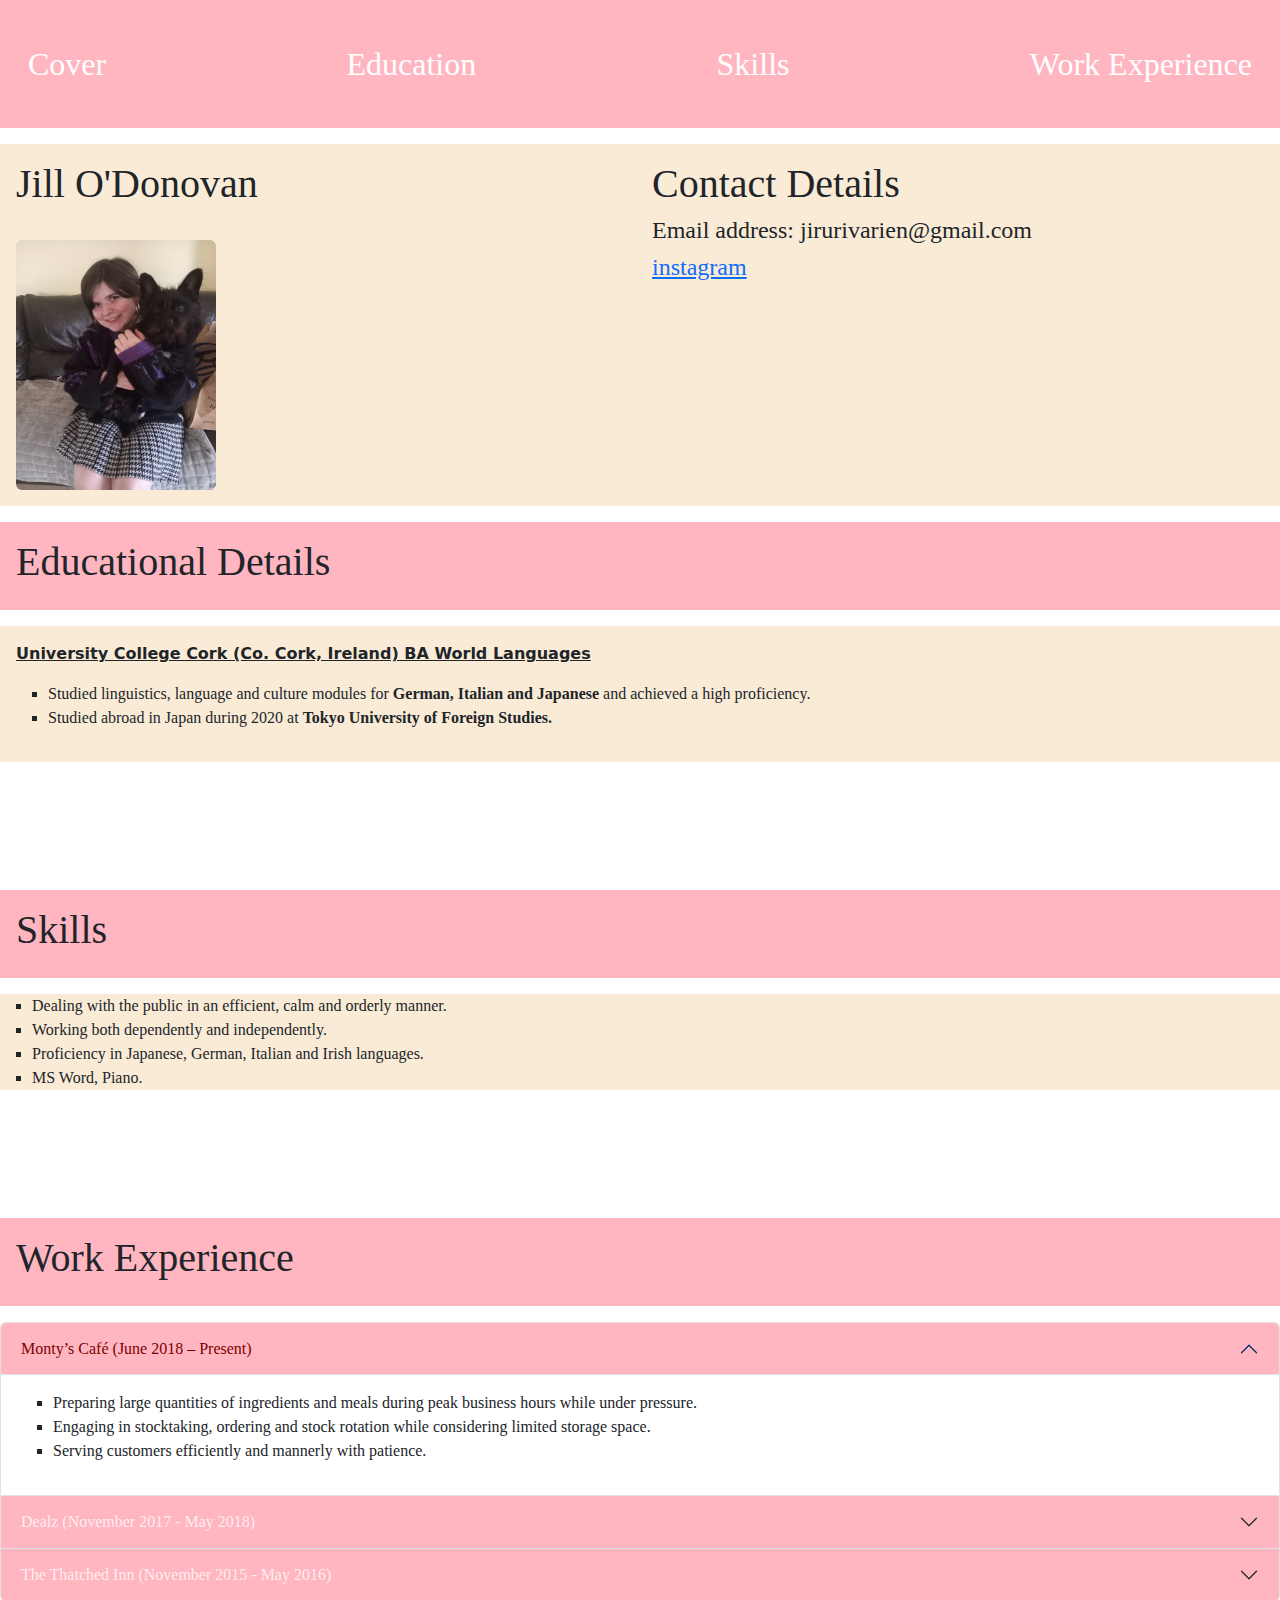
==== bootstrap/bootstrap.html @ 0f4e2ae3 "Bootstrap Update" ====
<!DOCTYPE html>
<html>
	<head>
		<meta charset="utf-8">
		<meta name="viewport" content="width=device-width, initial-scale=1">
		<title>CV</title>
		<link rel="stylesheet" href="style/style.css">
		<link href="https://cdn.jsdelivr.net/npm/bootstrap@5.3.3/dist/css/bootstrap.min.css" rel="stylesheet" integrity="sha384-QWTKZyjpPEjISv5WaRU9OFeRpok6YctnYmDr5pNlyT2bRjXh0JMhjY6hW+ALEwIH" crossorigin="anonymous">
	</head>

	<body>

		<nav class="navbar navbar-custom navbar-text navbar-expand-lg">
			<div class="container-fluid">
			  <a class="navbar-text nav-link active p-3 my-3" href="#cover">Cover</a>
			  <a class="navbar-text nav-link active p-3 my-3" href="#education">Education</a>
			  <a class="navbar-text nav-link active p-3 my-3" href="#skills">Skills</a>
			  <a class="navbar-text nav-link active p-3 my-3" href="#work">Work Experience</a>
			  <button class="navbar-toggler" type="button" data-bs-toggle="collapse" data-bs-target="#navbarNavAltMarkup" aria-controls="navbarNavAltMarkup" aria-expanded="false" aria-label="Toggle navigation">
				<span class="navbar-toggler-icon"></span>
			  </button>
			</div>
		</nav>

        	<div class="container-2 p-3 my-3" id="cover">
				<div class="row">
            		<div class="col-6"><h1>Jill O'Donovan</h1>
						<br><div><img src="../images/buppy.jpg" class="rounded" alt="Kevin the buppy"></div>
					</div>	

					<div class="col-6"><h1>Contact Details</h1>
						<h4>Email address: jirurivarien@gmail.com</h4>
						<h4><a href="https://www.instagram.com/jillodonovan/">instagram</a></h4>
					</div>
				</div>
			</div>


		<div class="container-1 p-3 my-3" id="education">
            <h1>Educational Details</h1>
		</div>
		<div class="container-2 p-3 my-3">
                <p class="bold">University College Cork (Co. Cork, Ireland) BA World Languages</p>
                        <ul style="list-style-type: square;">
                            <li>Studied linguistics, language and culture modules for <span class="sub-bold">German, Italian and Japanese</span> and achieved a high proficiency.</li>
                            <li>Studied abroad in Japan during 2020 at <span class="sub-bold">Tokyo University of Foreign Studies.</span></li>
                        </ul>
       </div>

		<br>
		<br>
		<br>
		<br>

		<div class="container-1 p-3 my-3" id="skills">
            <h1>Skills</h1>
        </div>
        <div>
			<ul class="container-2" style="list-style-type:square;">
				<li>Dealing with the public in an efficient, calm and orderly manner.</li>
				<li>Working both dependently and independently.</li>
				<li>Proficiency in Japanese, German, Italian and Irish languages.</li>
				<li>MS Word, Piano.</li>
			</ul>
        </div>

		<br>
		<br>
		<br>
		<br>

		<div class="container-1 p-3 my-3">
            <h1 id="work">Work Experience</h1>
		</div>

		<div class="accordion" id="accordionPanelsStayOpenExample">
			<div class="accordion-item">
			  <h2 class="accordion-header">
				<button class="custom-button accordion-button" type="button" data-bs-toggle="collapse" data-bs-target="#panelsStayOpen-collapseOne" aria-expanded="true" aria-controls="panelsStayOpen-collapseOne">
					Monty’s Café (June 2018 – Present)
				</button>
			  </h2>
			  <div id="panelsStayOpen-collapseOne" class="accordion-collapse collapse show">
				<div class="accordion-body">
					<ul style="list-style-type:square;">
						<li>Preparing large quantities of ingredients and meals during peak business hours while under pressure.</li>
						<li>Engaging in stocktaking, ordering and stock rotation while considering limited storage space.</li>
						<li>Serving customers efficiently and mannerly with patience.</li>
					</ul>
				</div>
			  </div>
			</div>
			<div class="accordion-item">
			  <h2 class="accordion-header">
				<button class="custom-button accordion-button collapsed" type="button" data-bs-toggle="collapse" data-bs-target="#panelsStayOpen-collapseTwo" aria-expanded="false" aria-controls="panelsStayOpen-collapseTwo">
					Dealz (November 2017 - May 2018)
				</button>
			  </h2>
			  <div id="panelsStayOpen-collapseTwo" class="accordion-collapse collapse">
				<div class="accordion-body">
					<ul style="list-style-type:square;">
						<li>Unloading large deliveries and neatly supplying shelves.</li>
						<li>Monitoring stock and upkeep of storeroom.</li>
						<li>Processing customer transactions efficiently and assisting customers with queries or needs.</li>
					</ul>
				</div>
			  </div>
			</div>
			<div class="accordion-item">
			  <h2 class="accordion-header">
				<button class="custom-button accordion-button collapsed" type="button" data-bs-toggle="collapse" data-bs-target="#panelsStayOpen-collapseThree" aria-expanded="false" aria-controls="panelsStayOpen-collapseThree">
					The Thatched Inn (November 2015 - May 2016)
				</button>
			  </h2>
			  <div id="panelsStayOpen-collapseThree" class="accordion-collapse collapse">
				<div class="accordion-body">
					<ul style="list-style-type:square;">
						<li>Chopping, washing, and preparing food as an assistant for the chefs.</li>
						<li>Sweeping, mopping, washing utensils, sanitisation, and organisation.</li>
					</ul>
				</div>
			  </div>
			</div>
		  </div>

		<script src="https://cdn.jsdelivr.net/npm/bootstrap@5.3.3/dist/js/bootstrap.bundle.min.js" integrity="sha384-YvpcrYf0tY3lHB60NNkmXc5s9fDVZLESaAA55NDzOxhy9GkcIdslK1eN7N6jIeHz" crossorigin="anonymous"></script>
	</body>
</html>
---- bootstrap/style/style.css ----
h1{
	font-family: Georgia, Times, 'Times New Roman', serif;
	font-size: smaller;
}

img{
    border-radius: 50px;
    width: 200px;
    height: 250px;
}
a, li, h4{
	font-family: 'Times New Roman', Times, serif;
}


.container-1{
	background-color: lightpink;
}

.container-2{
	background-color: antiquewhite;
}

.custom-button{
	font-family: 'Times New Roman', Times, serif;
}

.accordion-item{
	--bs-accordion-btn-color: rgba(255, 255, 255, 0.767);
	--bs-accordion-btn-bg: lightpink;
	--bs-accordion-active-color: maroon;
	--bs-accordion-active-bg: lightpink;
}

.navbar-custom{
	background-color: lightpink;
	font-size: 200%;
}

.navbar-custom .navbar-brand,
.navbar-custom .navbar-text {
    color: white;
}

.bold{
    font-weight:bold;
    text-decoration-line: underline;
}

.sub-bold{
    font-weight:bold;
}
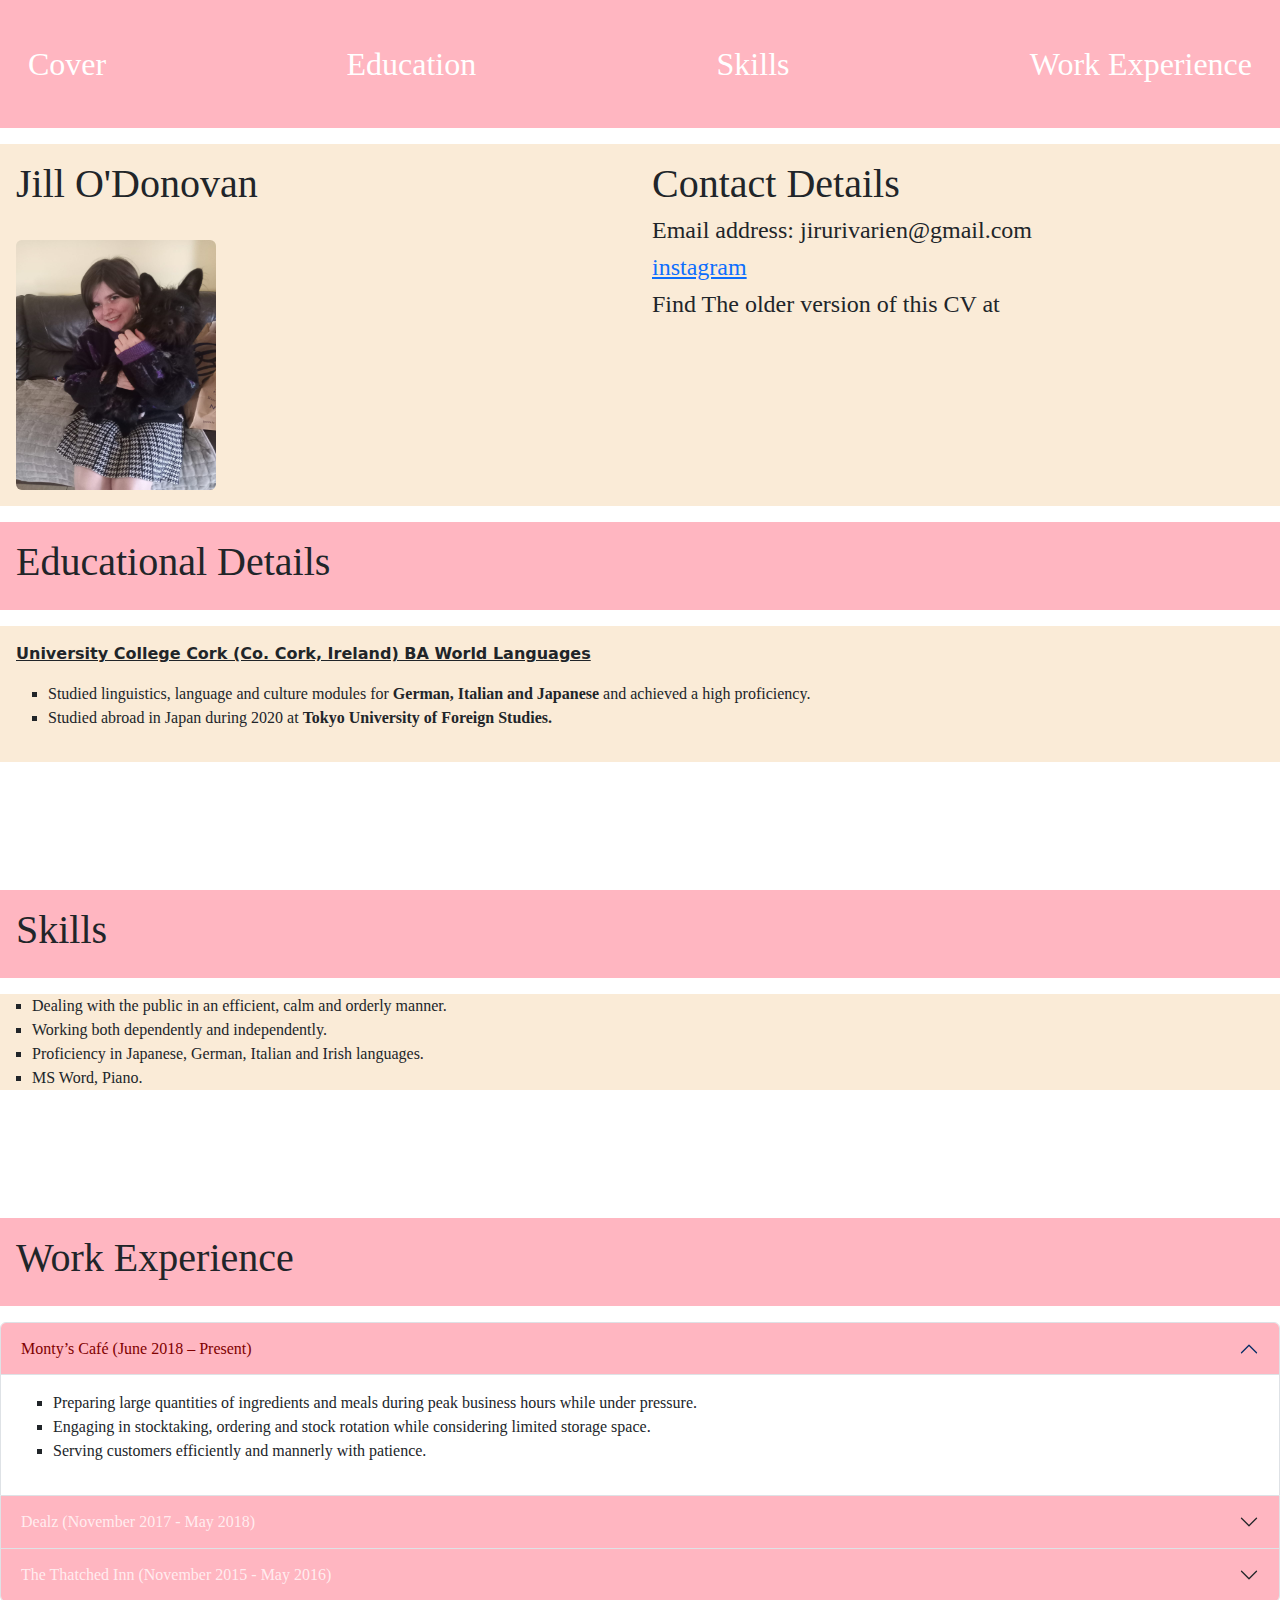
==== commit 068e9960: "Link to old CV" ====
--- a/bootstrap/bootstrap.html
+++ b/bootstrap/bootstrap.html
@@ -31,6 +31,7 @@
 					<div class="col-6"><h1>Contact Details</h1>
 						<h4>Email address: jirurivarien@gmail.com</h4>
 						<h4><a href="https://www.instagram.com/jillodonovan/">instagram</a></h4>
+						<h4>Find The older version of this CV at<a href="../index.html"></a></h4>
 					</div>
 				</div>
 			</div>
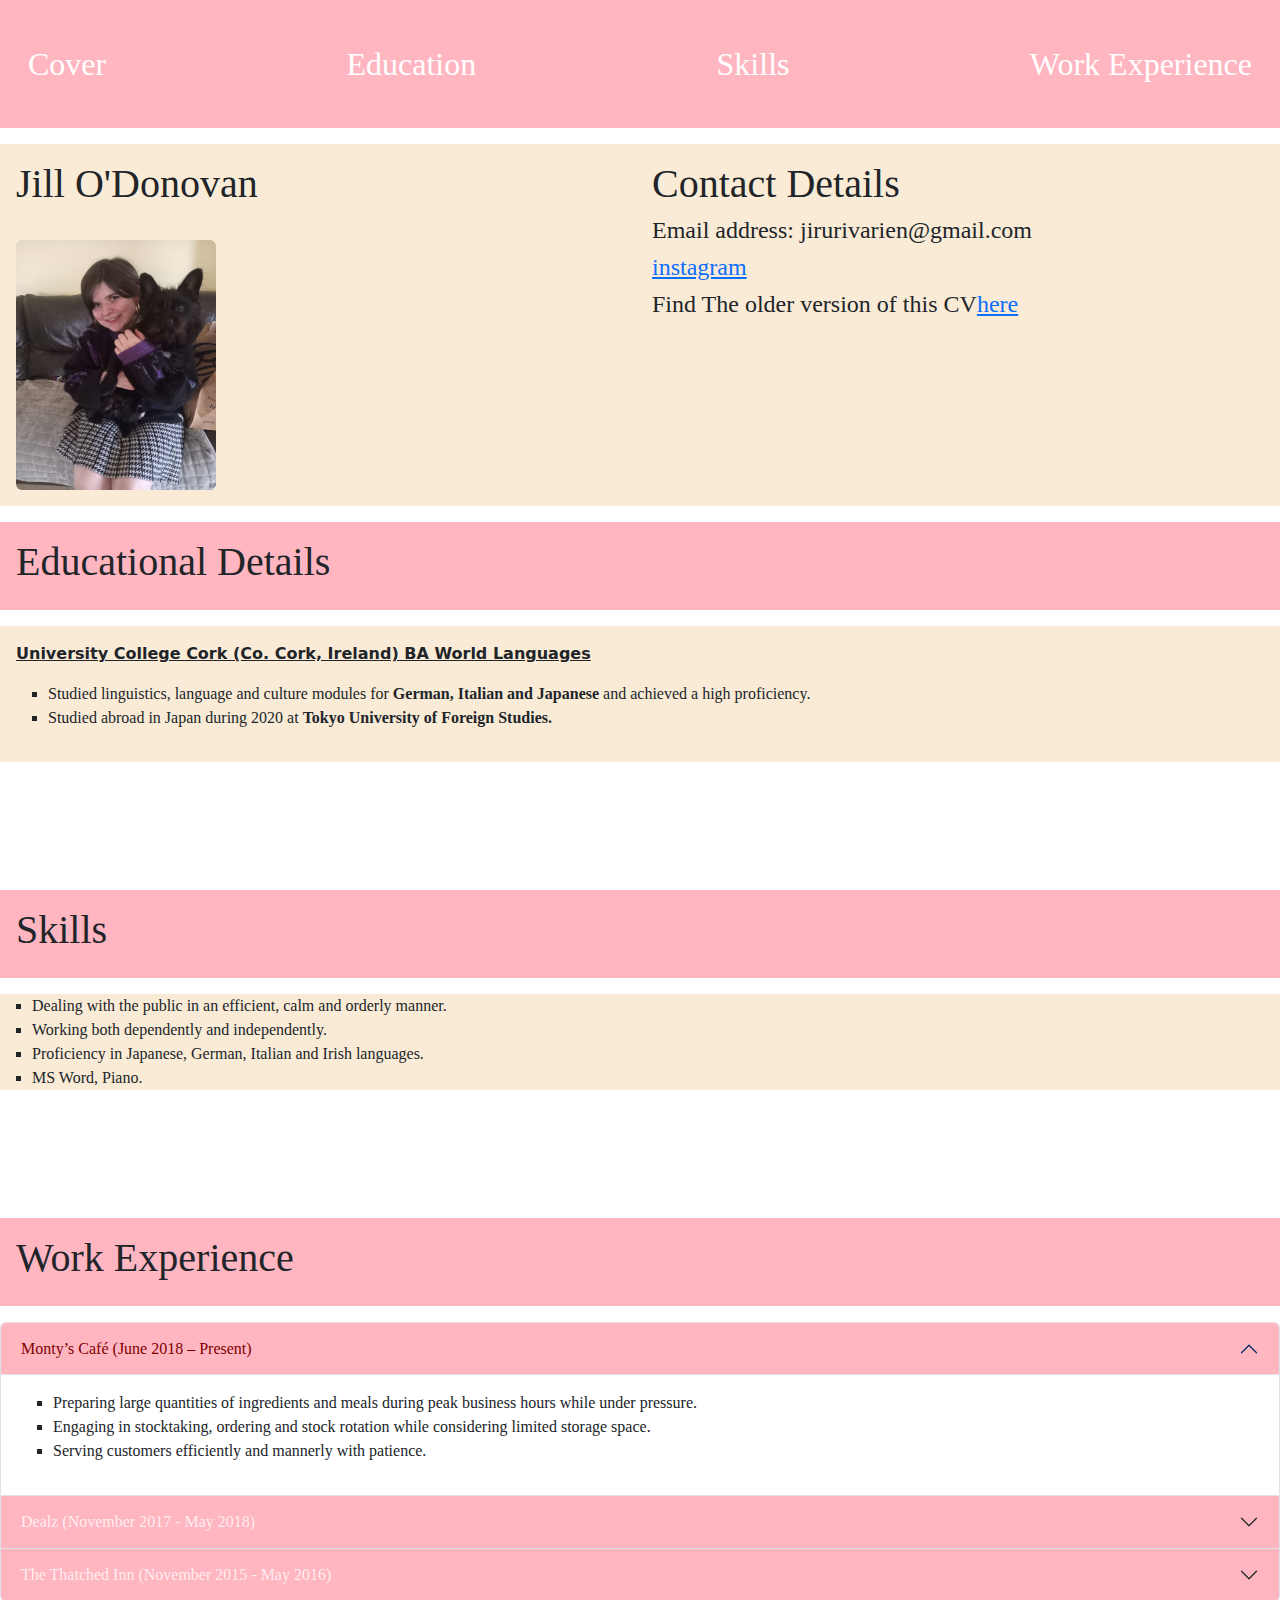
==== commit 67430506: "Silly mistake" ====
--- a/bootstrap/bootstrap.html
+++ b/bootstrap/bootstrap.html
@@ -31,7 +31,7 @@
 					<div class="col-6"><h1>Contact Details</h1>
 						<h4>Email address: jirurivarien@gmail.com</h4>
 						<h4><a href="https://www.instagram.com/jillodonovan/">instagram</a></h4>
-						<h4>Find The older version of this CV at<a href="../index.html"></a></h4>
+						<h4>Find The older version of this CV<a href="../index.html">here</a></h4>
 					</div>
 				</div>
 			</div>
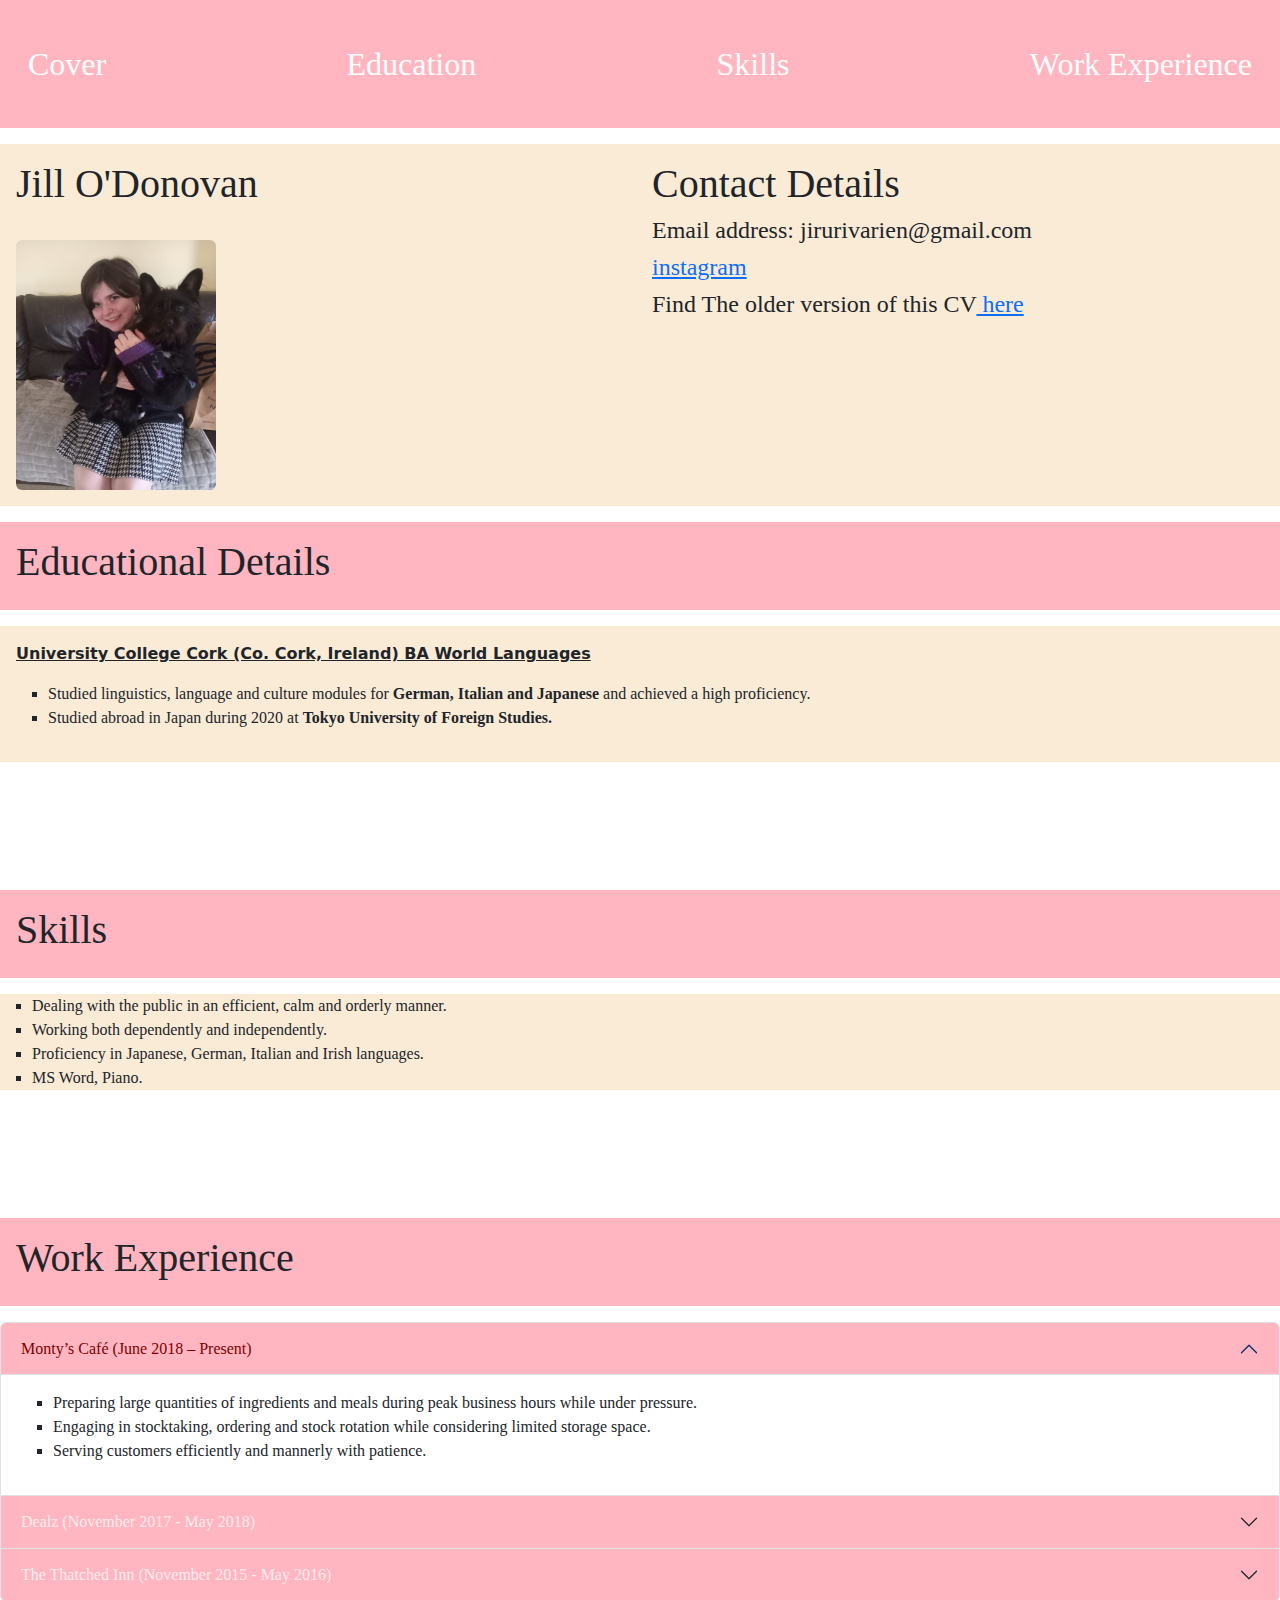
==== commit fb8485c0: "silly mistake pt.2" ====
--- a/bootstrap/bootstrap.html
+++ b/bootstrap/bootstrap.html
@@ -31,7 +31,7 @@
 					<div class="col-6"><h1>Contact Details</h1>
 						<h4>Email address: jirurivarien@gmail.com</h4>
 						<h4><a href="https://www.instagram.com/jillodonovan/">instagram</a></h4>
-						<h4>Find The older version of this CV<a href="../index.html">here</a></h4>
+						<h4>Find The older version of this CV<a href="../index.html"> here</a></h4>
 					</div>
 				</div>
 			</div>
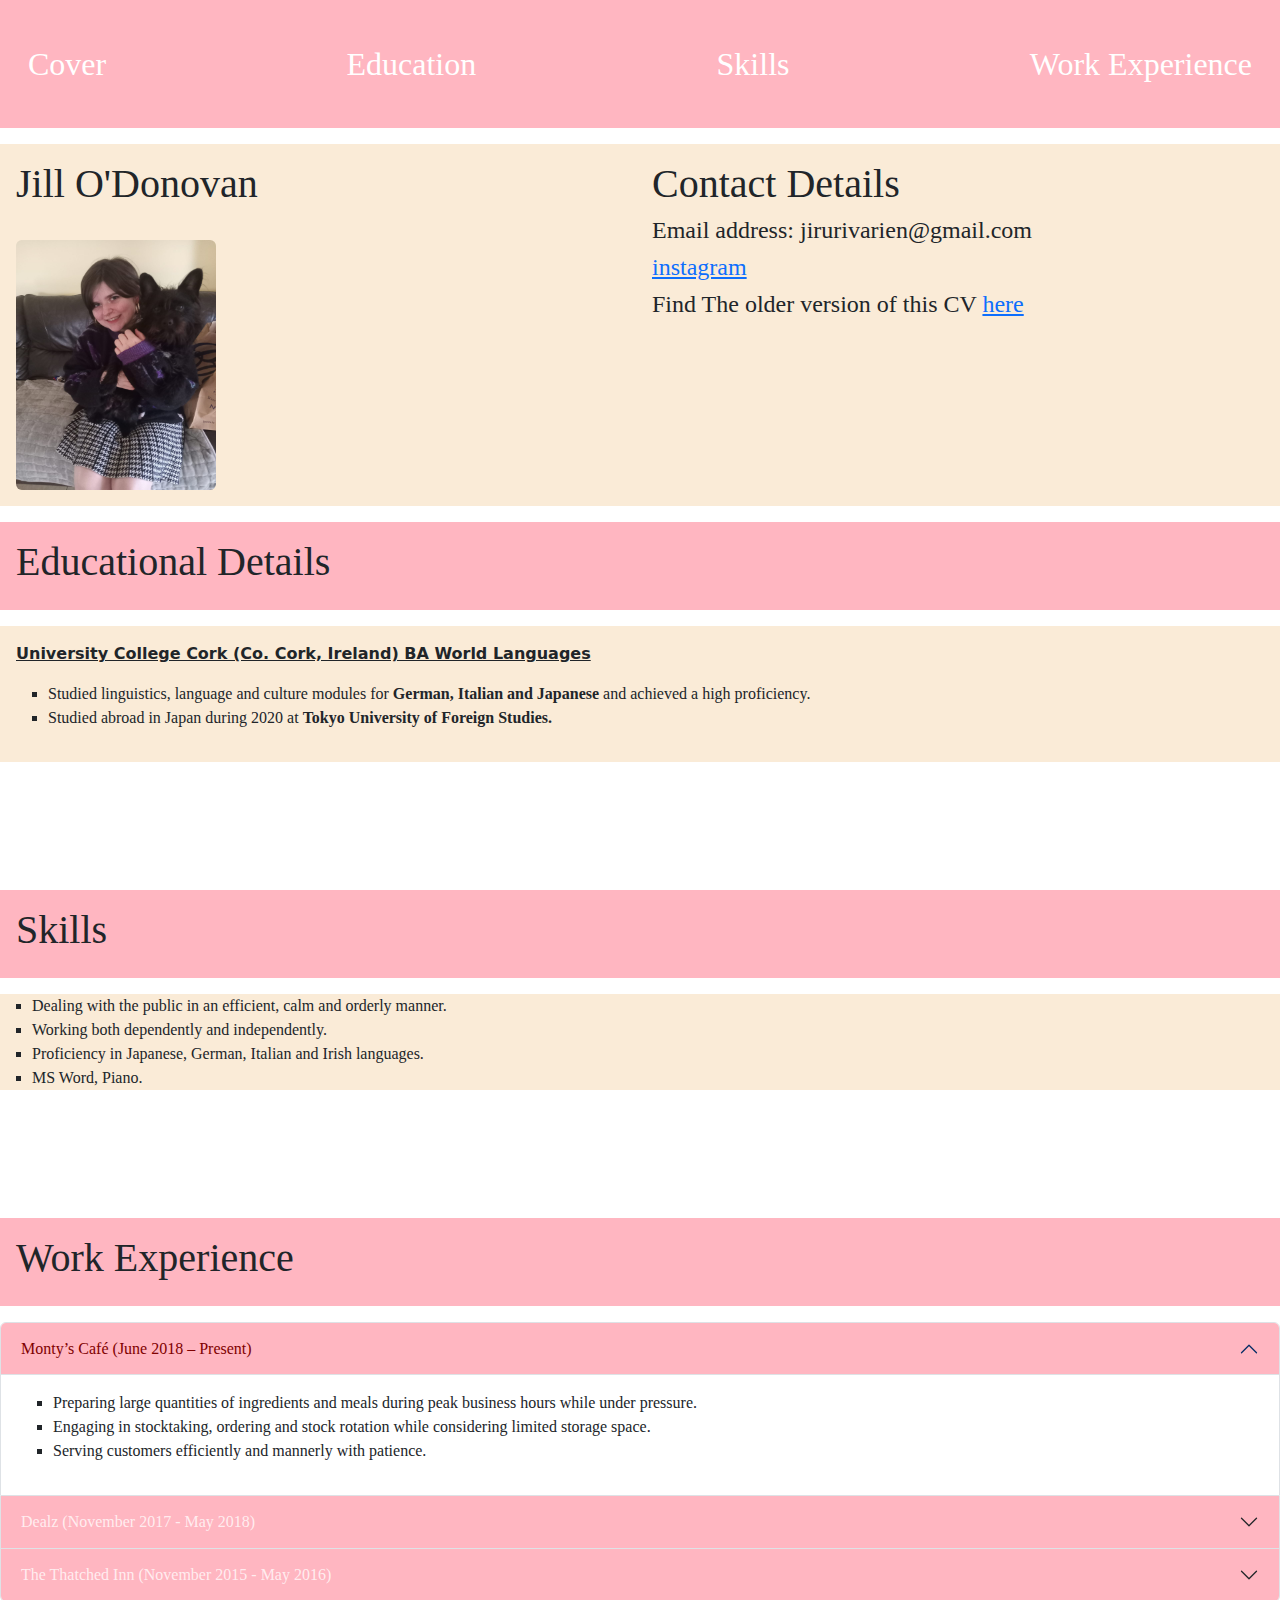
==== commit b3ae7d77: "link error" ====
--- a/bootstrap/bootstrap.html
+++ b/bootstrap/bootstrap.html
@@ -31,7 +31,7 @@
 					<div class="col-6"><h1>Contact Details</h1>
 						<h4>Email address: jirurivarien@gmail.com</h4>
 						<h4><a href="https://www.instagram.com/jillodonovan/">instagram</a></h4>
-						<h4>Find The older version of this CV<a href="../index.html"> here</a></h4>
+						<h4>Find The older version of this CV <a href="../index.html">here</a></h4>
 					</div>
 				</div>
 			</div>
